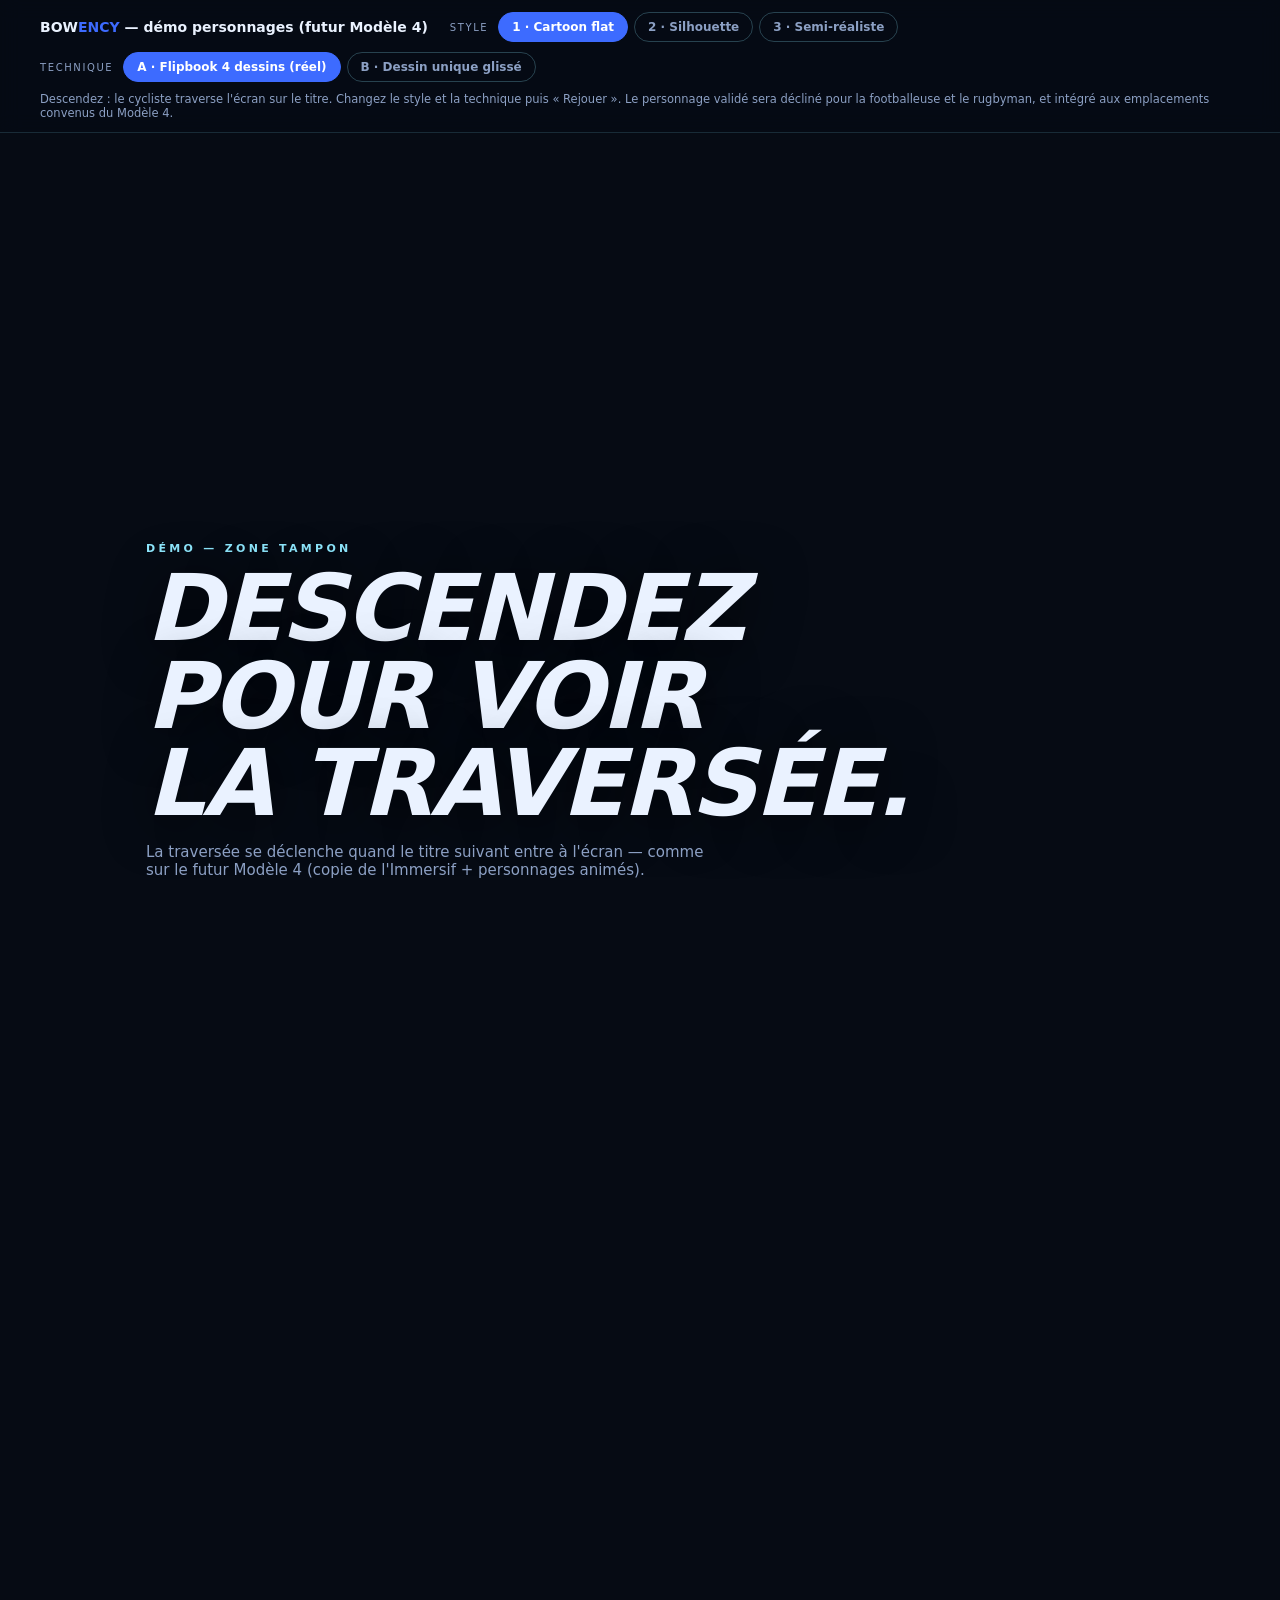
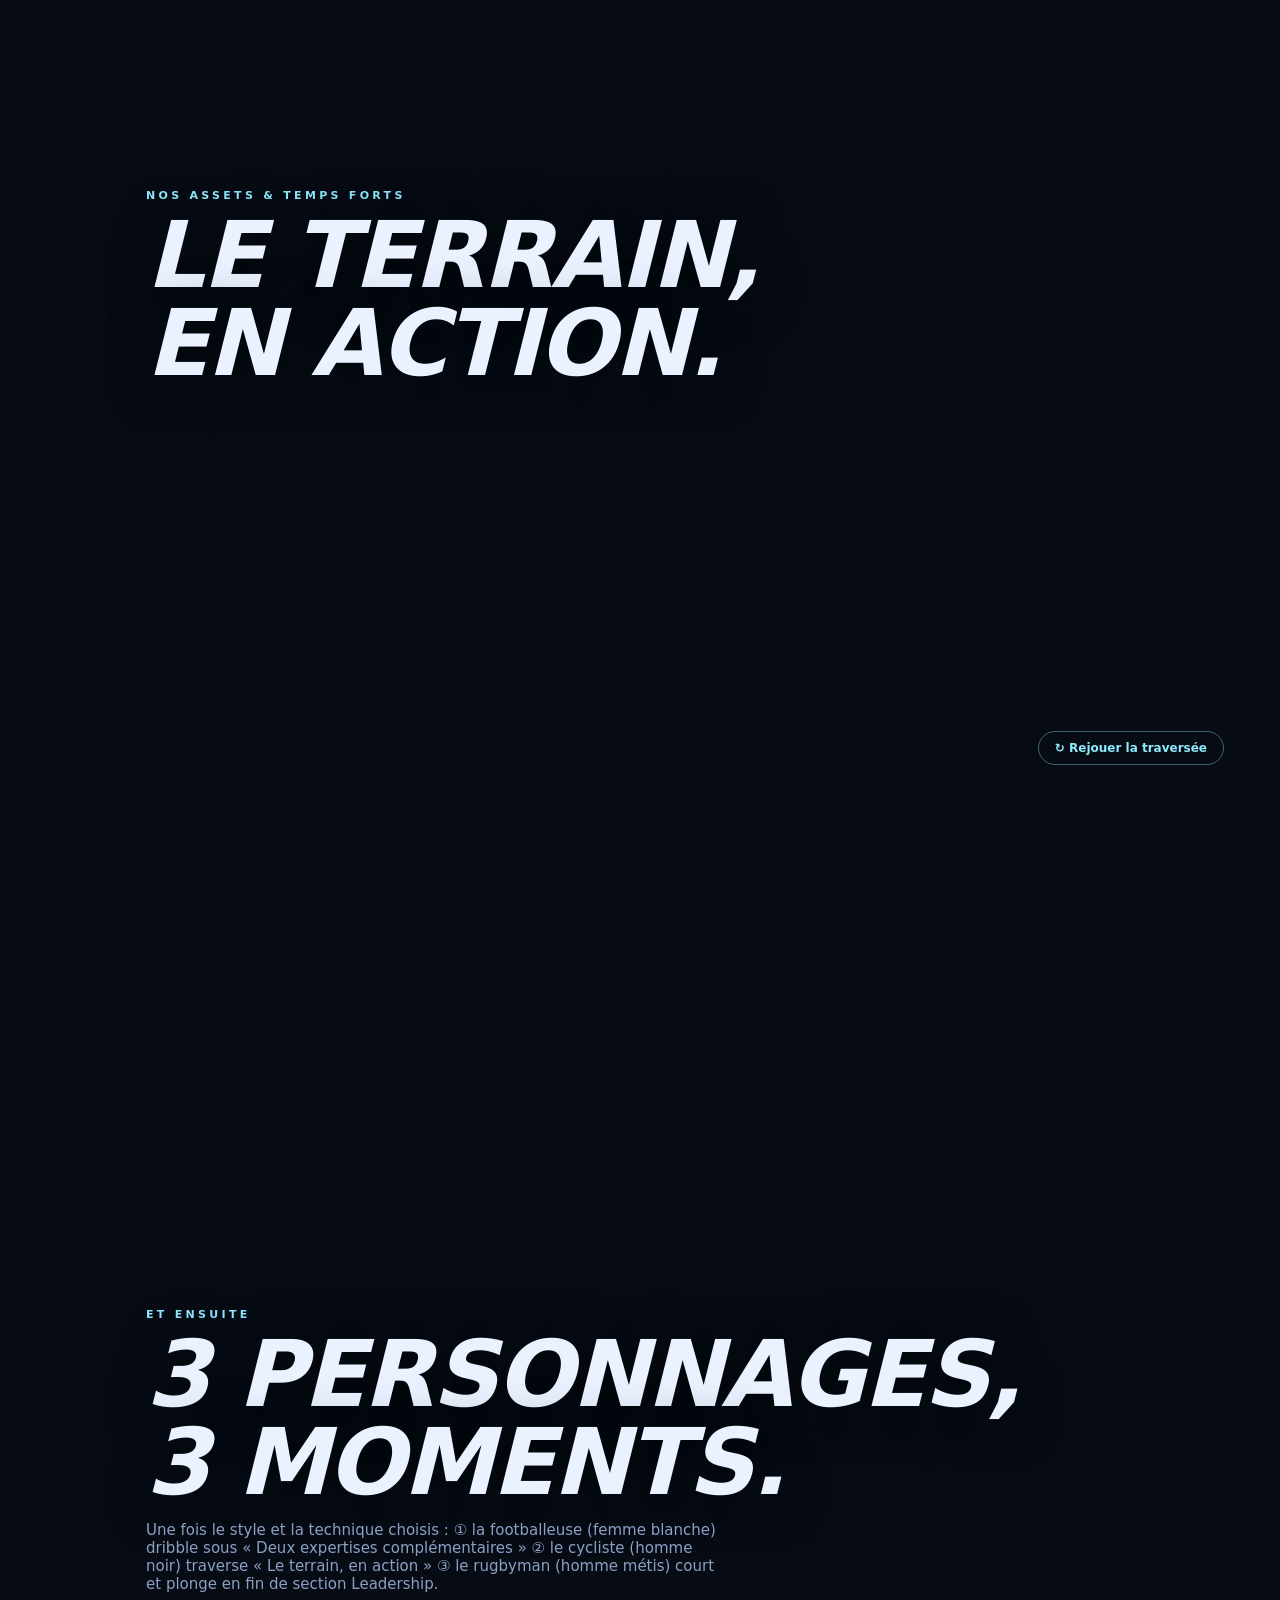
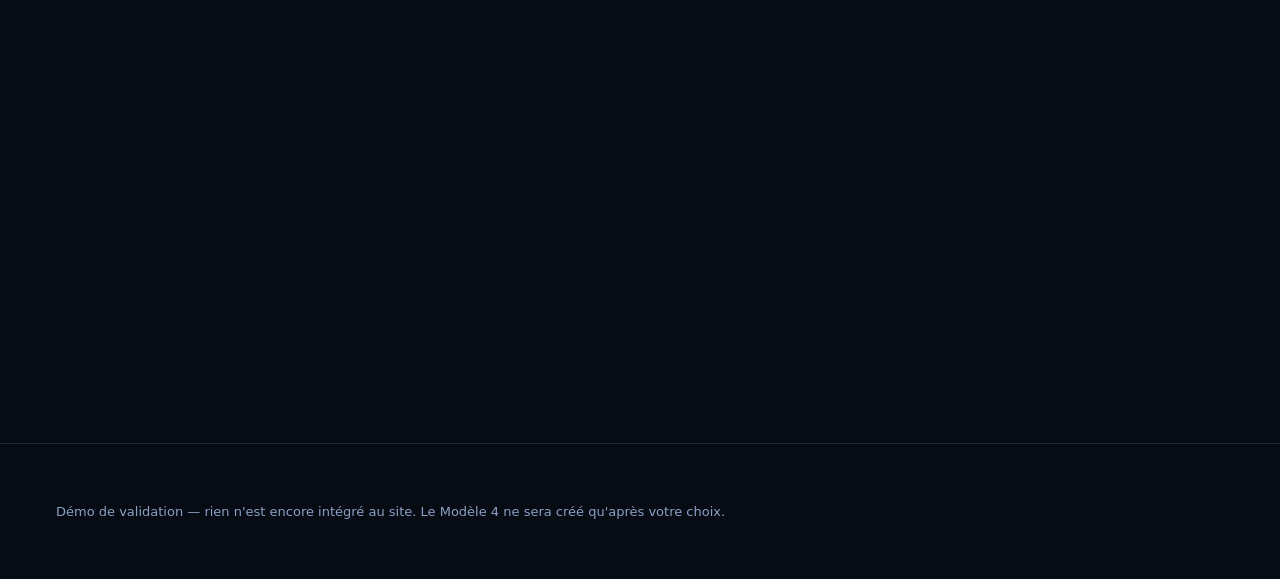
==== bowency-site/src/main/resources/static/personnages-preview.html @ 89496b92 "feat(bowency-site): demo de validation des personnages animes (futur Modele 4) Page /personnages-pre" ====
<!doctype html>
<html lang="fr">
<head>
<meta charset="utf-8">
<meta name="viewport" content="width=device-width, initial-scale=1">
<title>Bowency — Démo personnages animés (futur Modèle 4)</title>
<style>
  * { box-sizing: border-box; }
  html { scroll-behavior: smooth; }
  body {
    margin: 0; background: #060B14; color: #EAF2FF;
    font-family: system-ui, "Segoe UI", Arial, sans-serif; overflow-x: hidden;
  }
  /* ===== Barre de contrôle ===== */
  .bar {
    position: sticky; top: 0; z-index: 50;
    display: flex; flex-wrap: wrap; gap: 10px 22px; align-items: center;
    padding: 12px clamp(14px, 4vw, 40px);
    background: rgba(6,11,20,.8); backdrop-filter: blur(10px);
    border-bottom: 1px solid rgba(143,233,255,.15);
  }
  .bar b { font-size: 14px; }
  .grp { display: flex; gap: 6px; align-items: center; flex-wrap: wrap; }
  .grp .lbl { font-size: 10px; letter-spacing: .16em; text-transform: uppercase; color: #8CA0C4; margin-right: 4px; }
  .chip {
    font: inherit; font-size: 12px; font-weight: 600; cursor: pointer;
    color: #8CA0C4; background: transparent; border: 1px solid rgba(143,233,255,.25);
    padding: 7px 13px; border-radius: 999px; transition: all .15s;
  }
  .chip:hover { color: #fff; }
  .chip[aria-pressed="true"] { background: #3D6BFF; color: #fff; border-color: #3D6BFF; }
  .hint { width: 100%; font-size: 11.5px; color: #8CA0C4; margin: 0; }

  /* ===== Sections façon Immersif ===== */
  section { position: relative; min-height: 130vh; display: flex; align-items: center; overflow: visible; }
  .inner { max-width: 1100px; margin: 0 auto; padding: 0 clamp(18px,5vw,56px); width: 100%; }
  .eyebrow { font-size: 11px; letter-spacing: .3em; text-transform: uppercase; color: #8FE9FF; font-weight: 700; margin: 0 0 10px; }
  h2 {
    font-style: italic; text-transform: uppercase; font-weight: 900;
    font-size: clamp(38px, 7.5vw, 92px); line-height: .95; margin: 0;
    letter-spacing: -.025em; text-shadow: 0 6px 50px rgba(0,0,0,.6);
  }
  p.lead { color: #8CA0C4; max-width: 60ch; font-size: 15px; }

  /* ===== Le personnage qui traverse ===== */
  .runner {
    position: absolute; left: 0; top: 50%; z-index: 3;
    width: clamp(120px, 16vw, 210px); pointer-events: none;
    transform: translateX(-130%);
    filter: drop-shadow(0 12px 18px rgba(0,0,0,.45));
    will-change: transform;
  }
  .runner img { width: 100%; height: auto; display: block; }
  .runner img.f { display: none; }
  .runner img.f.on { display: block; }
  /* traversée : de hors-écran gauche à hors-écran droite */
  .runner.go { animation: cross var(--dur,7s) linear forwards; }
  @keyframes cross {
    from { transform: translateX(-130%); }
    to   { transform: translateX(calc(100vw + 40%)); }
  }
  /* technique B : glissement avec ondulation (dessin unique) */
  .runner.glide .bob { animation: bob 1.1s ease-in-out infinite; }
  @keyframes bob { 0%,100% { transform: translateY(0) rotate(-.6deg); } 50% { transform: translateY(-7px) rotate(.6deg); } }
  .replay {
    position: absolute; right: clamp(18px,5vw,56px); bottom: 12vh; z-index: 5;
    font: inherit; font-size: 12px; font-weight: 700; cursor: pointer;
    color: #8FE9FF; background: transparent; border: 1px solid rgba(143,233,255,.4);
    padding: 9px 16px; border-radius: 999px;
  }
  .replay:hover { background: rgba(143,233,255,.12); }

  footer { padding: 60px clamp(18px,5vw,56px); color: #8CA0C4; font-size: 13px; border-top: 1px solid rgba(143,233,255,.14); }
  @media (prefers-reduced-motion: reduce) {
    .runner { animation: none !important; transform: translateX(10vw); }
    .runner .bob { animation: none !important; }
  }
</style>
</head>
<body>

  <div class="bar">
    <b>BOW<span style="color:#3D6BFF">ENCY</span> — démo personnages (futur Modèle 4)</b>
    <div class="grp" id="g-style">
      <span class="lbl">Style</span>
      <button class="chip" data-style="cartoon" aria-pressed="true">1 · Cartoon flat</button>
      <button class="chip" data-style="silhouette" aria-pressed="false">2 · Silhouette</button>
      <button class="chip" data-style="realiste" aria-pressed="false">3 · Semi-réaliste</button>
    </div>
    <div class="grp" id="g-tech">
      <span class="lbl">Technique</span>
      <button class="chip" data-tech="flipbook" aria-pressed="true">A · Flipbook 4 dessins (réel)</button>
      <button class="chip" data-tech="glide" aria-pressed="false">B · Dessin unique glissé</button>
    </div>
    <p class="hint">Descendez : le cycliste traverse l'écran sur le titre. Changez le style et la technique puis « Rejouer ». Le personnage validé sera décliné pour la footballeuse et le rugbyman, et intégré aux emplacements convenus du Modèle 4.</p>
  </div>

  <section id="s1">
    <div class="inner">
      <p class="eyebrow">Démo — zone tampon</p>
      <h2>Descendez<br>pour voir<br>la traversée.</h2>
      <p class="lead">La traversée se déclenche quand le titre suivant entre à l'écran — comme sur le futur Modèle 4 (copie de l'Immersif + personnages animés).</p>
    </div>
  </section>

  <section id="s2">
    <div class="inner">
      <p class="eyebrow">Nos assets &amp; temps forts</p>
      <h2>Le terrain,<br>en action.</h2>
    </div>
    <div class="runner" id="runner" style="--dur:7s">
      <span class="bob" style="display:block">
        <img class="f" src="/img/sprites/cycliste-cartoon-1.png" alt="">
        <img class="f" src="/img/sprites/cycliste-cartoon-2.png" alt="">
        <img class="f" src="/img/sprites/cycliste-cartoon-3.png" alt="">
        <img class="f" src="/img/sprites/cycliste-cartoon-4.png" alt="">
      </span>
    </div>
    <button class="replay" id="replay">↻ Rejouer la traversée</button>
  </section>

  <section id="s3">
    <div class="inner">
      <p class="eyebrow">Et ensuite</p>
      <h2>3 personnages,<br>3 moments.</h2>
      <p class="lead">Une fois le style et la technique choisis : ① la footballeuse (femme blanche) dribble sous « Deux expertises complémentaires » ② le cycliste (homme noir) traverse « Le terrain, en action » ③ le rugbyman (homme métis) court et plonge en fin de section Leadership.</p>
    </div>
  </section>

  <footer>Démo de validation — rien n'est encore intégré au site. Le Modèle 4 ne sera créé qu'après votre choix.</footer>

<script>
(function () {
  'use strict';
  var runner = document.getElementById('runner');
  var wrap = runner.querySelector('.bob');
  var frames = Array.prototype.slice.call(runner.querySelectorAll('img.f'));
  var state = { style: 'cartoon', tech: 'flipbook', flipTimer: null, playing: false };

  function setSprites() {
    frames.forEach(function (im, i) {
      im.src = '/img/sprites/cycliste-' + state.style + '-' + (i + 1) + '.png';
    });
  }
  function stop() {
    state.playing = false;
    runner.classList.remove('go', 'glide');
    if (state.flipTimer) { clearInterval(state.flipTimer); state.flipTimer = null; }
    // reset position (relance l'animation CSS au prochain .go)
    void runner.offsetWidth;
  }
  function play() {
    stop();
    state.playing = true;
    frames.forEach(function (im) { im.classList.remove('on'); });
    if (state.tech === 'flipbook') {
      var idx = 0;
      frames[0].classList.add('on');
      state.flipTimer = setInterval(function () {
        frames[idx].classList.remove('on');
        idx = (idx + 1) % frames.length;
        frames[idx].classList.add('on');
      }, 120); // ~8 images/s : impression de pédalage réel
    } else {
      frames[0].classList.add('on');
      runner.classList.add('glide');
    }
    runner.classList.add('go');
    setTimeout(stop, 7300);
  }

  // Déclenchement quand le titre de la section 2 entre à l'écran
  var armed = true;
  var io = new IntersectionObserver(function (entries) {
    entries.forEach(function (e) {
      if (e.isIntersecting && armed && !state.playing) { armed = false; play(); }
      if (!e.isIntersecting) { armed = true; }
    });
  }, { threshold: 0.45 });
  io.observe(document.getElementById('s2'));

  document.getElementById('replay').addEventListener('click', play);
  document.getElementById('g-style').addEventListener('click', function (e) {
    var c = e.target.closest('.chip'); if (!c) return;
    this.querySelectorAll('.chip').forEach(function (x) { x.setAttribute('aria-pressed', 'false'); });
    c.setAttribute('aria-pressed', 'true');
    state.style = c.dataset.style; setSprites(); play();
  });
  document.getElementById('g-tech').addEventListener('click', function (e) {
    var c = e.target.closest('.chip'); if (!c) return;
    this.querySelectorAll('.chip').forEach(function (x) { x.setAttribute('aria-pressed', 'false'); });
    c.setAttribute('aria-pressed', 'true');
    state.tech = c.dataset.tech; play();
  });
  setSprites();
})();
</script>
</body>
</html>
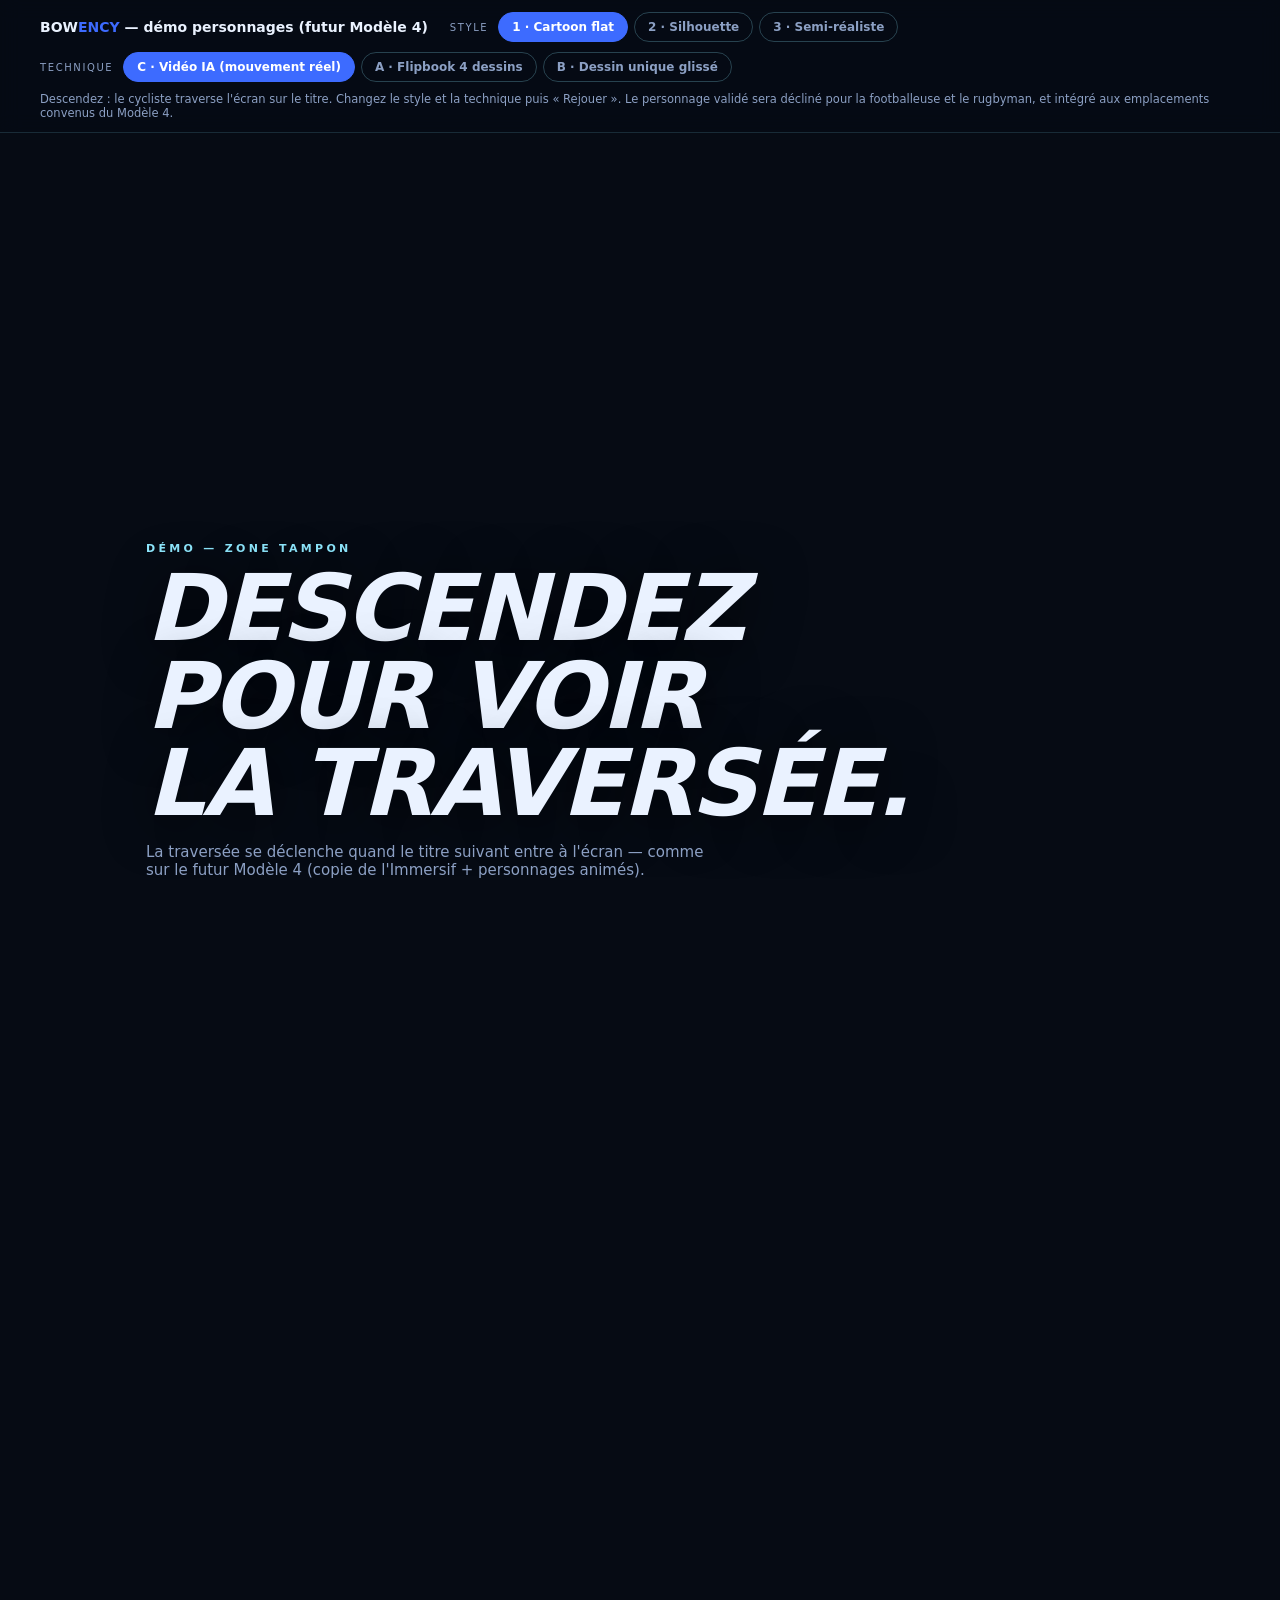
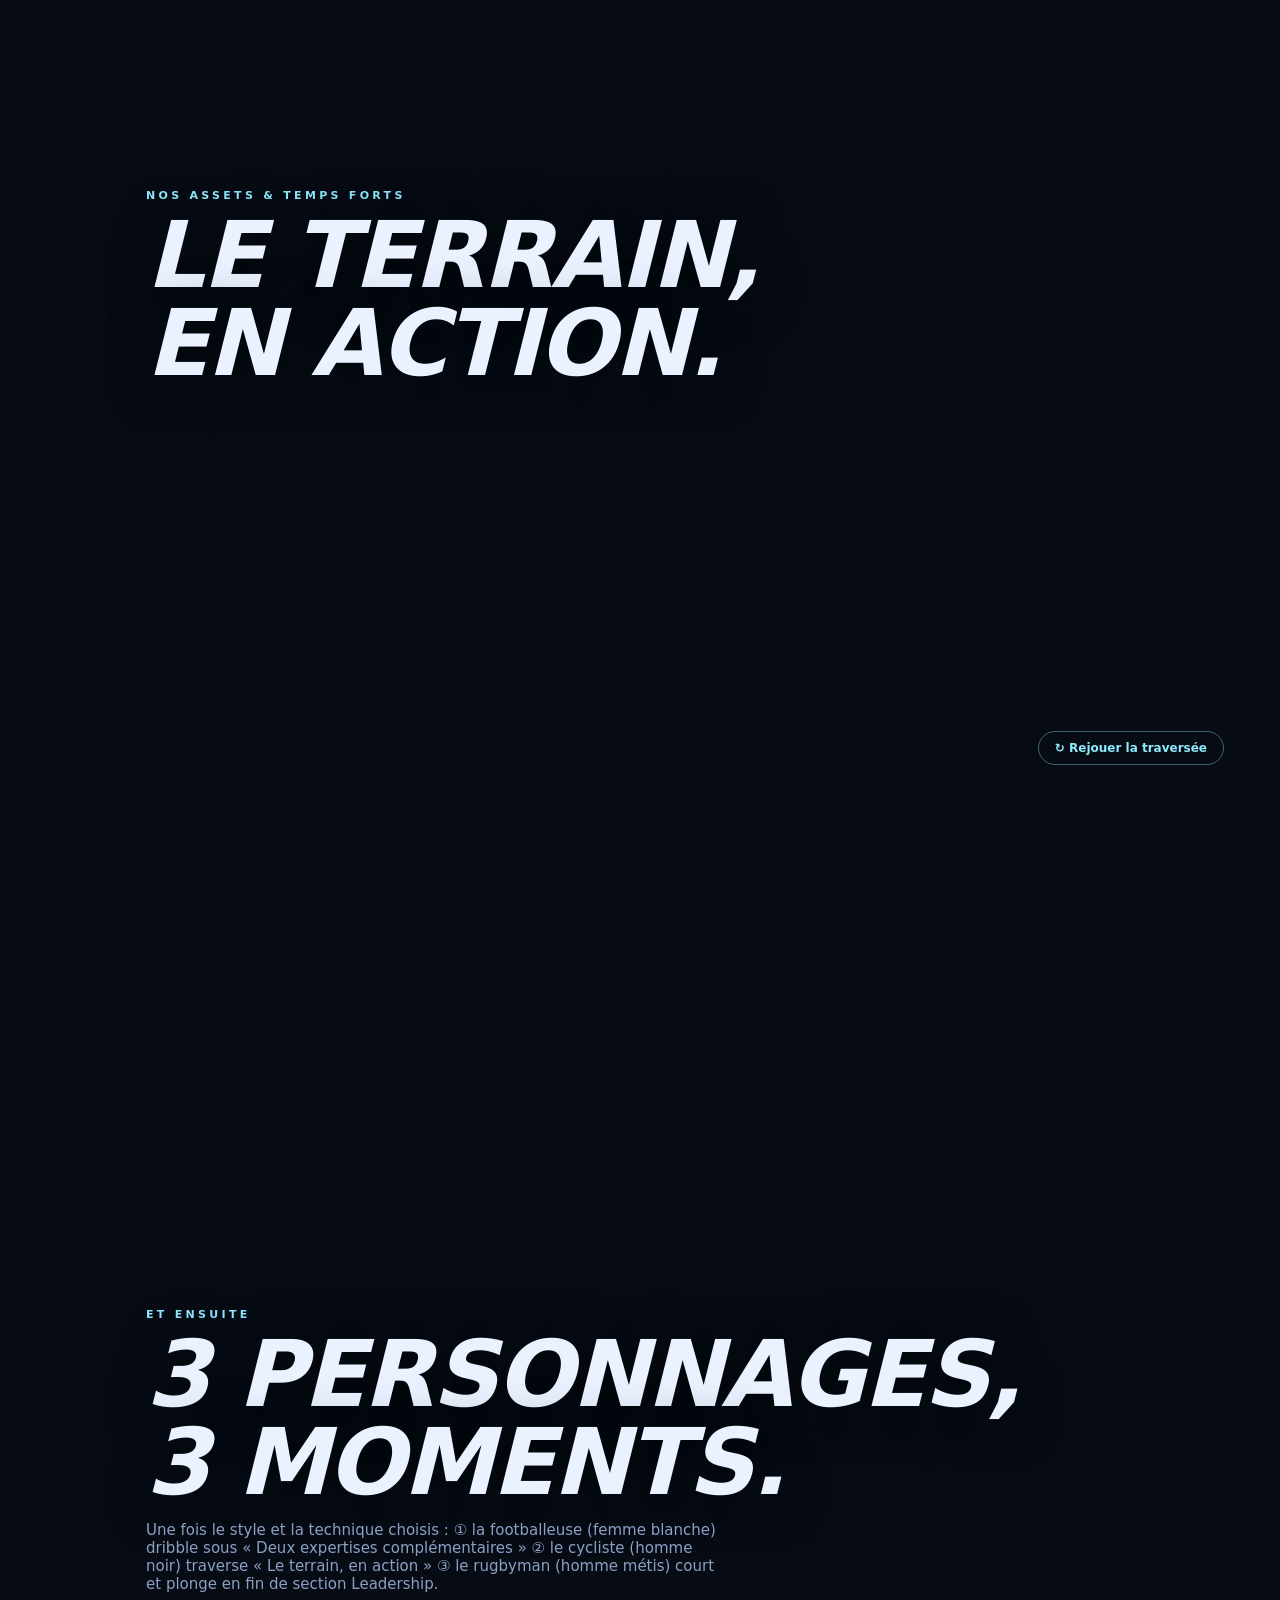
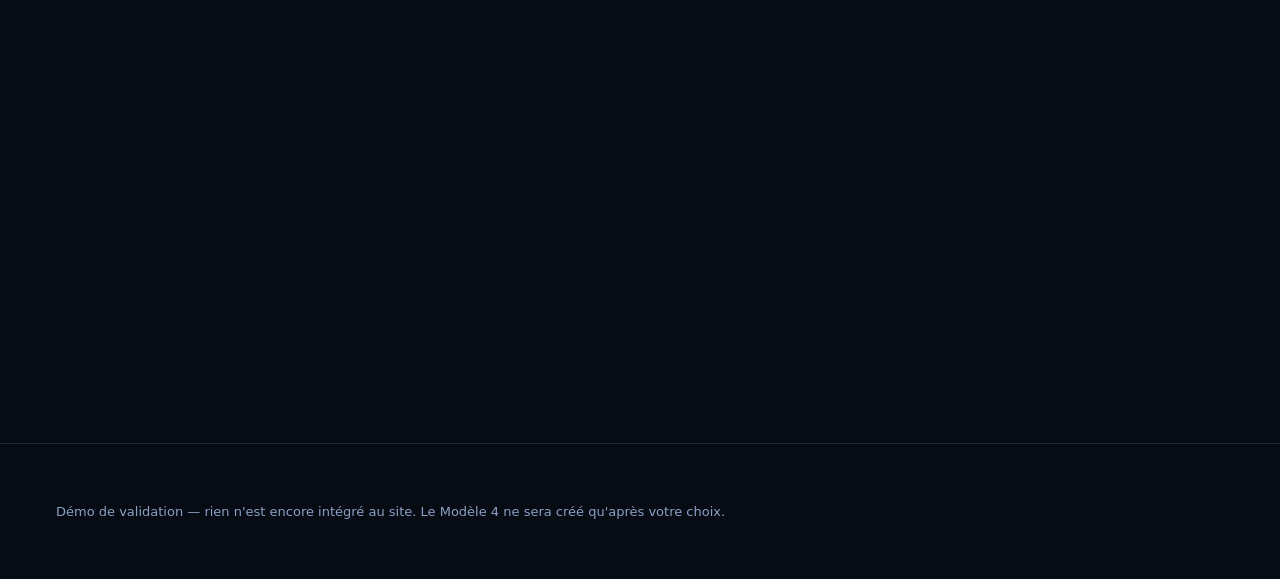
==== commit 5dbe49e8: "feat(bowency-site): technique Video IA dans la demo personnages + pipeline chroma-key ffmpeg La demo" ====
--- a/bowency-site/src/main/resources/static/personnages-preview.html
+++ b/bowency-site/src/main/resources/static/personnages-preview.html
@@ -45,23 +45,39 @@
   /* ===== Le personnage qui traverse ===== */
   .runner {
     position: absolute; left: 0; top: 50%; z-index: 3;
-    width: clamp(120px, 16vw, 210px); pointer-events: none;
+    width: clamp(130px, 17vw, 230px); pointer-events: none;
     transform: translateX(-130%);
-    filter: drop-shadow(0 12px 18px rgba(0,0,0,.45));
     will-change: transform;
   }
+  /* pile de frames : la 1re donne la taille, les autres se superposent
+     (aucun re-calcul de mise en page au changement de frame) */
+  .bob { display: block; position: relative; }
   .runner img { width: 100%; height: auto; display: block; }
-  .runner img.f { display: none; }
-  .runner img.f.on { display: block; }
+  .runner img.f { position: absolute; inset: 0; opacity: 0; }
+  .runner img.f:first-child { position: static; }
+  .runner img.f.on { opacity: 1; }
   /* traversée : de hors-écran gauche à hors-écran droite */
-  .runner.go { animation: cross var(--dur,7s) linear forwards; }
+  .runner.go { animation: cross var(--dur,8s) linear forwards; }
   @keyframes cross {
     from { transform: translateX(-130%); }
     to   { transform: translateX(calc(100vw + 40%)); }
   }
-  /* technique B : glissement avec ondulation (dessin unique) */
+  /* cadence : léger balancement vertical synchronisé au pédalage (flipbook) */
+  .runner.go.pedal .bob { animation: cadence .38s ease-in-out infinite; }
+  @keyframes cadence {
+    0%, 100% { transform: translateY(0) rotate(-.35deg); }
+    50%      { transform: translateY(-2.5px) rotate(.35deg); }
+  }
+  /* technique B : glissement avec ondulation plus ample (dessin unique) */
   .runner.glide .bob { animation: bob 1.1s ease-in-out infinite; }
   @keyframes bob { 0%,100% { transform: translateY(0) rotate(-.6deg); } 50% { transform: translateY(-7px) rotate(.6deg); } }
+  /* ombre au sol : ancre le personnage, respire avec la cadence */
+  .runner .sol {
+    position: absolute; left: 8%; right: 8%; bottom: -4%; height: 9%;
+    background: radial-gradient(ellipse at center, rgba(0,0,0,.42), rgba(0,0,0,0) 70%);
+    animation: solPulse .38s ease-in-out infinite;
+  }
+  @keyframes solPulse { 0%,100% { transform: scaleX(1); opacity: .85; } 50% { transform: scaleX(.94); opacity: .7; } }
   .replay {
     position: absolute; right: clamp(18px,5vw,56px); bottom: 12vh; z-index: 5;
     font: inherit; font-size: 12px; font-weight: 700; cursor: pointer;
@@ -89,7 +105,8 @@
     </div>
     <div class="grp" id="g-tech">
       <span class="lbl">Technique</span>
-      <button class="chip" data-tech="flipbook" aria-pressed="true">A · Flipbook 4 dessins (réel)</button>
+      <button class="chip" data-tech="video" aria-pressed="true">C · Vidéo IA (mouvement réel)</button>
+      <button class="chip" data-tech="flipbook" aria-pressed="false">A · Flipbook 4 dessins</button>
       <button class="chip" data-tech="glide" aria-pressed="false">B · Dessin unique glissé</button>
     </div>
     <p class="hint">Descendez : le cycliste traverse l'écran sur le titre. Changez le style et la technique puis « Rejouer ». Le personnage validé sera décliné pour la footballeuse et le rugbyman, et intégré aux emplacements convenus du Modèle 4.</p>
@@ -108,12 +125,14 @@
       <p class="eyebrow">Nos assets &amp; temps forts</p>
       <h2>Le terrain,<br>en action.</h2>
     </div>
-    <div class="runner" id="runner" style="--dur:7s">
-      <span class="bob" style="display:block">
+    <div class="runner" id="runner" style="--dur:8s">
+      <span class="bob">
         <img class="f" src="/img/sprites/cycliste-cartoon-1.png" alt="">
         <img class="f" src="/img/sprites/cycliste-cartoon-2.png" alt="">
         <img class="f" src="/img/sprites/cycliste-cartoon-3.png" alt="">
         <img class="f" src="/img/sprites/cycliste-cartoon-4.png" alt="">
+        <video class="vid" muted loop playsinline preload="auto" style="display:none;width:100%"></video>
+        <span class="sol" aria-hidden="true"></span>
       </span>
     </div>
     <button class="replay" id="replay">↻ Rejouer la traversée</button>
@@ -135,17 +154,21 @@
   var runner = document.getElementById('runner');
   var wrap = runner.querySelector('.bob');
   var frames = Array.prototype.slice.call(runner.querySelectorAll('img.f'));
-  var state = { style: 'cartoon', tech: 'flipbook', flipTimer: null, playing: false };
+  var video = runner.querySelector('video.vid');
+  var state = { style: 'cartoon', tech: 'video', flipTimer: null, playing: false };
 
   function setSprites() {
     frames.forEach(function (im, i) {
       im.src = '/img/sprites/cycliste-' + state.style + '-' + (i + 1) + '.png';
     });
+    video.src = '/video/cycliste-' + state.style + '.webm';
   }
   function stop() {
     state.playing = false;
-    runner.classList.remove('go', 'glide');
+    runner.classList.remove('go', 'glide', 'pedal');
     if (state.flipTimer) { clearInterval(state.flipTimer); state.flipTimer = null; }
+    video.pause(); video.style.display = 'none';
+    frames.forEach(function (im) { im.style.display = ''; });
     // reset position (relance l'animation CSS au prochain .go)
     void runner.offsetWidth;
   }
@@ -153,20 +176,38 @@
     stop();
     state.playing = true;
     frames.forEach(function (im) { im.classList.remove('on'); });
+    if (state.tech === 'video') {
+      // vidéo IA transparente : mouvement continu réel (jambes, roues, tissu)
+      frames.forEach(function (im) { im.style.display = 'none'; });
+      frames[0].classList.add('on');
+      video.style.display = 'block';
+      video.currentTime = 0;
+      video.play().catch(function () {
+        // si la vidéo n'existe pas encore : repli automatique sur le flipbook
+        video.style.display = 'none';
+        frames.forEach(function (im) { im.style.display = ''; });
+        state.tech = 'flipbook'; play(); return;
+      });
+      runner.classList.add('go');
+      setTimeout(stop, 8300);
+      return;
+    }
     if (state.tech === 'flipbook') {
       var idx = 0;
       frames[0].classList.add('on');
+      // ~11 images/s : cycle de pédalage complet en ~0.36s, fluide et naturel
       state.flipTimer = setInterval(function () {
         frames[idx].classList.remove('on');
         idx = (idx + 1) % frames.length;
         frames[idx].classList.add('on');
-      }, 120); // ~8 images/s : impression de pédalage réel
+      }, 90);
+      runner.classList.add('pedal');
     } else {
       frames[0].classList.add('on');
       runner.classList.add('glide');
     }
     runner.classList.add('go');
-    setTimeout(stop, 7300);
+    setTimeout(stop, 8300);
   }
 
   // Déclenchement quand le titre de la section 2 entre à l'écran
